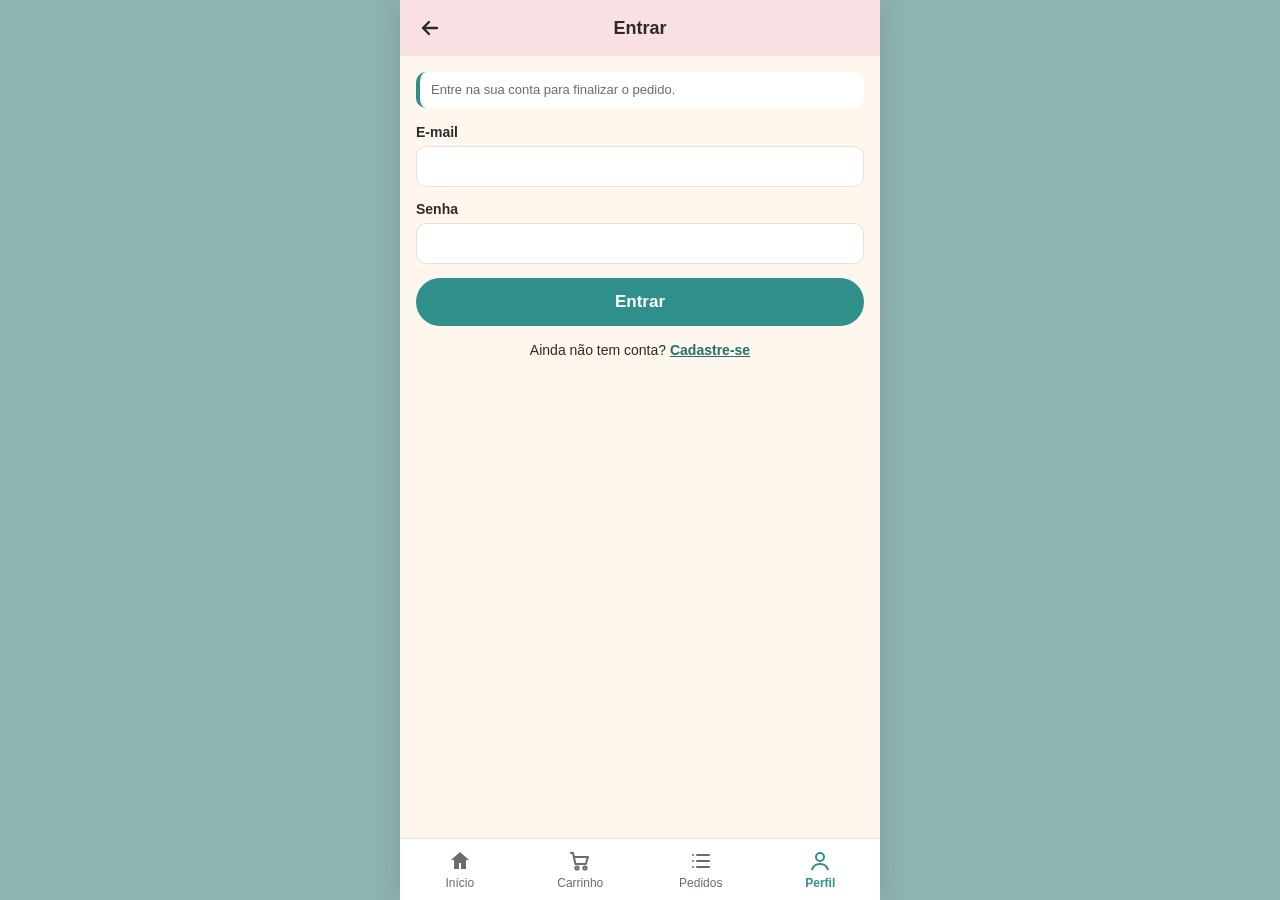
==== src/Cupcakes.Api/wwwroot/admin.html @ 416d6eca "Projeto Cupcakes Gourmet - PIT Engenharia de Software II" ====
<!doctype html>
<html lang="pt-BR">
<head>
  <meta charset="utf-8">
  <meta name="viewport" content="width=device-width, initial-scale=1">
  <title>Painel do administrador · Cupcakes Gourmet</title>
  <link rel="icon" href="img/favicon.svg" type="image/svg+xml">
  <link rel="stylesheet" href="css/app.css">
</head>
<body>
<div class="app largo">
  <header class="topo admin">
    <a class="icone-btn" href="index.html" aria-label="Ir para a loja" title="Ir para a loja"></a>
    <h1>Painel do Administrador</h1>
    <button class="icone-btn" id="sair" type="button" aria-label="Sair" title="Sair"></button>
  </header>
  <main>
    <div class="admin-abas" role="tablist">
      <button type="button" data-aba="pedidos" class="ativo" role="tab">Pedidos</button>
      <button type="button" data-aba="produtos" role="tab">Produtos</button>
    </div>

    <section id="abaPedidos">
      <div class="barra">
        <div class="filtros" id="filtros">
          <button type="button" data-sit="abertos" class="ativo">Abertos</button>
          <button type="button" data-sit="concluidos">Concluídos</button>
          <button type="button" data-sit="">Todos</button>
        </div>
        <button class="btn sec peq" id="recarregar" type="button">Atualizar</button>
      </div>
      <div id="listaPedidos" aria-live="polite"></div>
    </section>

    <section id="abaProdutos" hidden>
      <div class="barra">
        <span class="dica" id="contagem"></span>
        <button class="btn peq" id="novo" type="button">+ Novo produto</button>
      </div>
      <div id="listaProdutos"></div>
    </section>
  </main>
</div>

<dialog id="dlg">
  <form id="formProduto" method="dialog" novalidate>
    <h2 id="dlgTitulo">Novo produto</h2>
    <div id="dlgAlerta"></div>
    <div class="campo" data-campo="nome">
      <label for="pNome">Nome *</label>
      <input id="pNome" name="nome" maxlength="120" required>
      <div class="erro"></div>
    </div>
    <div class="campo" data-campo="categoriaId">
      <label for="pCategoria">Categoria *</label>
      <select id="pCategoria" name="categoria" required></select>
      <div class="erro"></div>
    </div>
    <div class="dupla">
      <div class="campo" data-campo="preco">
        <label for="pPreco">Preço (R$) *</label>
        <input id="pPreco" name="preco" type="number" min="0" step="0.01" inputmode="decimal" required>
        <div class="erro"></div>
      </div>
      <div class="campo" data-campo="quantidadeEstoque">
        <label for="pEstoque">Estoque *</label>
        <input id="pEstoque" name="estoque" type="number" min="0" step="1" inputmode="numeric" required>
        <div class="erro"></div>
      </div>
    </div>
    <div class="campo" data-campo="imagemUrl">
      <label for="pImagem">Imagem</label>
      <select id="pImagem" name="imagem"></select>
      <input id="pImagemUrl" name="imagemUrl" maxlength="255" placeholder="https://… ou /img/arquivo.svg" style="margin-top:8px" hidden>
      <div class="erro"></div>
    </div>
    <div class="campo" data-campo="descricao">
      <label for="pDescricao">Descrição</label>
      <textarea id="pDescricao" name="descricao" rows="3"></textarea>
      <div class="erro"></div>
    </div>
    <label class="check"><input type="checkbox" name="ativo" checked> Disponível para venda (ativo)</label>
    <div class="dlg-acoes">
      <button class="btn sec" type="button" id="cancelar">Cancelar</button>
      <button class="btn" type="submit" id="salvar">Salvar</button>
    </div>
  </form>
</dialog>

<script src="js/core.js"></script>
<script src="js/admin.js"></script>
</body>
</html>
---- src/Cupcakes.Api/wwwroot/css/app.css ----
/* =========================================================
   Cupcakes Gourmet - estilos (mobile first, baseado no protótipo)
   ========================================================= */
:root {
  --teal: #2F8F8B; --teal-dk: #24706D; --teal-lt: #DDEFEE;
  --cream: #FFF6EE; --pink: #F9E1E3; --ink: #2B2B2B; --muted: #6F6A66;
  --line: #EADFD6; --card: #FFFFFF; --img-bg: #F6EEE8;
  --ok: #2BAE66; --ok-lt: #DDF3E6; --ok-dk: #1E7D48;
  --err: #C9443B; --err-lt: #F8E1DF;
  --radius: 14px; --shadow: 0 1px 4px rgba(0,0,0,.08);
  --nav-h: 62px; --top-h: 56px;
}
* { box-sizing: border-box; margin: 0; padding: 0; }
html { -webkit-text-size-adjust: 100%; }
body { font-family: Arial, Helvetica, sans-serif; color: var(--ink); background: #8FB3AF; min-height: 100vh; }
a { color: inherit; text-decoration: none; }
button, input, select, textarea { font: inherit; color: inherit; }
button { cursor: pointer; }
img, svg { display: block; max-width: 100%; }
.sr-only { position: absolute; width: 1px; height: 1px; overflow: hidden; clip: rect(0 0 0 0); white-space: nowrap; }
:focus-visible { outline: 3px solid rgba(47,143,139,.55); outline-offset: 2px; }

/* ---------- Estrutura ---------- */
.app { max-width: 480px; min-height: 100vh; margin: 0 auto; background: var(--cream); display: flex; flex-direction: column; position: relative; }
.app.largo { max-width: 1040px; }
.app.com-nav main { padding-bottom: calc(var(--nav-h) + 20px); }
main { flex: 1; padding: 16px; }

.topo { position: sticky; top: 0; z-index: 10; background: var(--pink); height: var(--top-h); display: flex; align-items: center; gap: 8px; padding: 0 8px; }
.topo.admin { background: var(--teal-lt); }
.topo h1 { flex: 1; text-align: center; font-size: 18px; }
.icone-btn { width: 44px; height: 44px; border: none; background: transparent; display: flex; align-items: center; justify-content: center; border-radius: 50%; position: relative; }
.icone-btn:hover { background: rgba(0,0,0,.05); }
.icone-btn svg { width: 24px; height: 24px; }
.espaco { width: 44px; }

.nav { position: fixed; bottom: 0; left: 50%; transform: translateX(-50%); width: 100%; max-width: 480px; height: var(--nav-h); background: #fff; border-top: 1px solid var(--line); display: flex; justify-content: space-around; align-items: center; z-index: 20; }
.nav a { display: flex; flex-direction: column; align-items: center; gap: 3px; font-size: 12px; color: var(--muted); padding: 6px 10px; position: relative; min-width: 64px; }
.nav a svg { width: 24px; height: 24px; }
.nav a.ativo { color: var(--teal); font-weight: bold; }
.badge { position: absolute; top: 0; right: 10px; background: var(--err); color: #fff; font-size: 11px; border-radius: 10px; padding: 1px 6px; font-weight: bold; }
.badge:empty { display: none; }

/* ---------- Componentes ---------- */
.btn { display: inline-flex; align-items: center; justify-content: center; gap: 8px; background: var(--teal); color: #fff; border: none; border-radius: 24px; min-height: 48px; padding: 0 22px; font-size: 17px; font-weight: bold; width: 100%; transition: background .15s; }
.btn:hover { background: var(--teal-dk); }
.btn:disabled { background: #A9C9C7; cursor: not-allowed; }
.btn.sec { background: #fff; color: var(--teal); border: 2px solid var(--teal); }
.btn.sec:hover { background: var(--teal-lt); }
.btn.perigo { background: #fff; color: var(--err); border: 2px solid var(--err); }
.btn.peq { min-height: 38px; font-size: 14px; width: auto; padding: 0 16px; }
.link { color: var(--teal-dk); font-weight: bold; text-decoration: underline; background: none; border: none; }

.banner { background: var(--teal-lt); border-radius: var(--radius); padding: 16px; text-align: center; }
.banner h2 { font-size: 22px; }
.banner p { font-size: 13px; color: var(--muted); margin-top: 4px; }

.abas { display: flex; gap: 18px; margin: 16px 0 12px; overflow-x: auto; scrollbar-width: none; }
.abas::-webkit-scrollbar { display: none; }
.abas button { background: none; border: none; font-size: 15px; color: var(--muted); padding: 4px 0; border-bottom: 3px solid transparent; white-space: nowrap; }
.abas button.ativo { color: var(--ink); font-weight: bold; border-bottom-color: var(--teal); }

.grade { display: grid; grid-template-columns: 1fr 1fr; gap: 12px; }
.card { background: var(--card); border-radius: var(--radius); padding: 8px; box-shadow: var(--shadow); display: flex; flex-direction: column; }
.card .img { background: var(--img-bg); border-radius: 10px; aspect-ratio: 1 / .85; display: flex; align-items: center; justify-content: center; overflow: hidden; }
.card .img img { width: 78%; height: 78%; object-fit: contain; }
.card .nome { font-size: 14px; font-weight: bold; margin: 8px 2px 4px; flex: 1; }
.card .rodape { display: flex; justify-content: space-between; align-items: center; gap: 6px; margin: 0 2px; }
.preco { font-weight: bold; white-space: nowrap; }
.mais { width: 32px; height: 32px; border-radius: 50%; background: var(--teal); color: #fff; border: none; font-size: 22px; font-weight: bold; display: flex; align-items: center; justify-content: center; flex: none; }
.mais:hover { background: var(--teal-dk); }
.tag { font-size: 11px; padding: 2px 8px; border-radius: 10px; background: var(--teal-lt); color: var(--teal-dk); font-weight: bold; white-space: nowrap; }
.tag.esgotado { background: var(--err-lt); color: var(--err); }

.qtd { display: flex; align-items: center; gap: 10px; }
.qtd button { width: 32px; height: 32px; border-radius: 50%; border: none; background: var(--teal); color: #fff; font-size: 20px; font-weight: bold; display: flex; align-items: center; justify-content: center; }
.qtd button:disabled { background: #C9DEDC; cursor: not-allowed; }
.qtd output { min-width: 22px; text-align: center; font-weight: bold; font-size: 17px; }

.item { background: var(--card); border-radius: var(--radius); padding: 10px; display: flex; gap: 10px; margin-bottom: 10px; box-shadow: var(--shadow); }
.item .img { width: 76px; height: 76px; background: var(--img-bg); border-radius: 10px; display: flex; align-items: center; justify-content: center; flex: none; }
.item .img img { width: 80%; height: 80%; object-fit: contain; }
.item .info { flex: 1; display: flex; flex-direction: column; justify-content: space-between; gap: 4px; min-width: 0; }
.item .l1 { display: flex; justify-content: space-between; align-items: flex-start; gap: 6px; font-weight: bold; }
.item .l2 { display: flex; justify-content: space-between; align-items: center; font-size: 13px; color: var(--muted); gap: 6px; }
.item .l2 b { color: var(--ink); }
.remover { background: none; border: none; color: #999; font-size: 18px; width: 30px; height: 30px; border-radius: 50%; }
.remover:hover { background: var(--err-lt); color: var(--err); }

.resumo { border-top: 1px dashed var(--line); padding-top: 12px; margin-top: 6px; font-size: 14px; }
.resumo div { display: flex; justify-content: space-between; gap: 8px; margin-bottom: 6px; }
.resumo .total { font-size: 19px; font-weight: bold; margin-top: 6px; }

.nota { font-size: 13px; color: var(--muted); background: #fff; border-radius: 10px; padding: 9px 11px; border-left: 4px solid var(--teal); line-height: 1.4; }
.aviso { border-radius: 10px; padding: 10px 12px; font-size: 14px; font-weight: bold; margin-bottom: 12px; }
.aviso.ok { background: var(--ok-lt); color: var(--ok-dk); }
.aviso.erro { background: var(--err-lt); color: var(--err); }
.vazio { text-align: center; padding: 40px 16px; color: var(--muted); }
.vazio svg { width: 64px; height: 64px; margin: 0 auto 12px; opacity: .5; }
.vazio p { margin-bottom: 16px; }
.carregando { text-align: center; padding: 40px; color: var(--muted); }

/* ---------- Formulários ---------- */
.campo { margin-bottom: 14px; }
.campo label, .rotulo { display: block; font-size: 14px; font-weight: bold; margin-bottom: 6px; }
.campo input, .campo select, .campo textarea { width: 100%; background: #fff; border: 1.5px solid var(--line); border-radius: 10px; padding: 11px 12px; font-size: 15px; }
.campo textarea { resize: vertical; min-height: 64px; }
.campo input:focus, .campo select:focus, .campo textarea:focus { border-color: var(--teal); outline: none; }
.campo.invalido input, .campo.invalido textarea, .campo.invalido select { border-color: var(--err); }
.campo .erro { color: var(--err); font-size: 13px; margin-top: 4px; display: none; }
.campo.invalido .erro { display: block; }
.dica { font-size: 12px; color: var(--muted); margin-top: 4px; }
.seg { display: flex; background: #fff; border-radius: 24px; border: 2px solid var(--teal); overflow: hidden; }
.seg label { flex: 1; text-align: center; padding: 10px 0; font-size: 14px; font-weight: bold; color: var(--teal); cursor: pointer; }
.seg input { position: absolute; opacity: 0; pointer-events: none; }
.seg label:has(input:checked) { background: var(--teal); color: #fff; }
.opcoes { display: flex; gap: 8px; }
.opcoes label { flex: 1; background: #fff; border: 1.5px solid var(--line); border-radius: 10px; padding: 10px 0; text-align: center; font-size: 14px; cursor: pointer; }
.opcoes input { position: absolute; opacity: 0; pointer-events: none; }
.opcoes label:has(input:checked) { border: 2px solid var(--teal); color: var(--teal-dk); font-weight: bold; background: var(--teal-lt); }
.opcoes label:has(input:focus-visible), .seg label:has(input:focus-visible) { outline: 3px solid rgba(47,143,139,.55); }
.form-rodape { text-align: center; margin-top: 16px; font-size: 14px; }

/* ---------- Detalhe do produto ---------- */
.foto { background: var(--img-bg); border-radius: 16px; aspect-ratio: 1.25; display: flex; align-items: center; justify-content: center; }
.foto img { width: 70%; height: 80%; object-fit: contain; }
.det-titulo { display: flex; justify-content: space-between; align-items: center; gap: 8px; margin: 16px 0 6px; }
.det-titulo h2 { font-size: 24px; }
.desc { font-size: 15px; color: #4A4542; line-height: 1.45; }
.disp { font-size: 13px; font-weight: bold; margin-top: 8px; }
.disp.ok { color: var(--ok-dk); } .disp.nao { color: var(--err); }
.det-compra { display: flex; justify-content: space-between; align-items: center; margin: 20px 0 18px; }
.det-compra .preco { font-size: 26px; }

/* ---------- Status ---------- */
.linha-tempo { margin: 10px 0 0 4px; }
.etapa { display: flex; gap: 14px; align-items: flex-start; position: relative; padding-bottom: 26px; }
.etapa:not(:last-child)::after { content: ""; position: absolute; left: 17px; top: 40px; width: 3px; height: calc(100% - 42px); background: #D8D2CC; }
.etapa.feita:not(.atual)::after { background: var(--ok); }
.etapa .ponto { width: 37px; height: 37px; border-radius: 50%; background: #D8D2CC; color: #fff; display: flex; align-items: center; justify-content: center; font-weight: bold; flex: none; }
.etapa.feita .ponto { background: var(--ok); }
.etapa.atual .ponto { background: var(--teal); box-shadow: 0 0 0 6px rgba(47,143,139,.22); }
.etapa.cancelado .ponto { background: var(--err); box-shadow: none; }
.etapa .tx b { display: block; font-size: 16px; }
.etapa .tx span { font-size: 12px; color: var(--muted); }
.etapa:not(.feita) .tx b { color: var(--muted); font-weight: normal; }
.meta { display: flex; justify-content: space-between; font-size: 13px; color: var(--muted); margin-bottom: 12px; gap: 8px; flex-wrap: wrap; }

.pedido-card { display: block; background: var(--card); border-radius: 12px; padding: 12px; margin-bottom: 10px; box-shadow: var(--shadow); font-size: 13px; }
.pedido-card .h { display: flex; justify-content: space-between; font-weight: bold; font-size: 15px; margin-bottom: 4px; gap: 8px; }
.pedido-card .m { color: var(--muted); line-height: 1.45; }
.pill { display: inline-block; font-size: 11px; font-weight: bold; padding: 3px 9px; border-radius: 10px; white-space: nowrap; }
.st-RECEBIDO { background: #E8E3F6; color: #5A48A8; }
.st-EM_PREPARO { background: #FCEBD3; color: #A86412; }
.st-SAIU_PARA_ENTREGA, .st-PRONTO_PARA_RETIRADA { background: #DCEAF8; color: #2B66A3; }
.st-ENTREGUE { background: var(--ok-lt); color: var(--ok-dk); }
.st-CANCELADO { background: var(--err-lt); color: var(--err); }

/* ---------- Perfil ---------- */
.perfil { background: #fff; border-radius: var(--radius); padding: 16px; box-shadow: var(--shadow); margin-bottom: 14px; }
.perfil .avatar { width: 56px; height: 56px; border-radius: 50%; background: var(--teal-lt); color: var(--teal-dk); display: flex; align-items: center; justify-content: center; font-size: 22px; font-weight: bold; margin-bottom: 10px; }
.perfil p { color: var(--muted); font-size: 14px; margin-top: 2px; }
.pilha > * + * { margin-top: 10px; }

/* ---------- Administração ---------- */
.admin-abas { display: flex; gap: 6px; margin-bottom: 14px; flex-wrap: wrap; }
.admin-abas button { border: 1.5px solid var(--teal); background: #fff; color: var(--teal-dk); border-radius: 20px; padding: 7px 14px; font-weight: bold; font-size: 14px; }
.admin-abas button.ativo { background: var(--teal); color: #fff; }
.filtros { display: flex; gap: 8px; margin-bottom: 12px; flex-wrap: wrap; }
.filtros button { border: none; background: #fff; border-radius: 14px; padding: 5px 12px; font-size: 13px; font-weight: bold; color: var(--muted); }
.filtros button.ativo { background: var(--teal-lt); color: var(--teal-dk); }
.grade-admin { display: grid; grid-template-columns: repeat(auto-fill, minmax(300px, 1fr)); gap: 12px; }
.ped-admin { background: #fff; border-radius: 12px; padding: 12px; box-shadow: var(--shadow); font-size: 13px; display: flex; flex-direction: column; gap: 8px; }
.ped-admin .h { display: flex; justify-content: space-between; font-weight: bold; font-size: 15px; gap: 8px; }
.ped-admin .m { color: var(--muted); line-height: 1.45; }
.ped-admin ul { list-style: none; border-top: 1px dashed var(--line); padding-top: 6px; }
.ped-admin li { display: flex; justify-content: space-between; padding: 2px 0; }
.acoes-status { display: flex; gap: 6px; flex-wrap: wrap; align-items: center; }
.tabela { width: 100%; border-collapse: collapse; background: #fff; border-radius: 12px; overflow: hidden; box-shadow: var(--shadow); font-size: 14px; }
.tabela th, .tabela td { padding: 10px; text-align: left; border-bottom: 1px solid var(--line); vertical-align: middle; }
.tabela th { background: var(--teal-lt); font-size: 13px; }
.tabela tr.inativo td { color: #999; }
.tabela .mini { width: 44px; height: 44px; background: var(--img-bg); border-radius: 8px; display: flex; align-items: center; justify-content: center; }
.tabela .mini img { width: 80%; height: 80%; object-fit: contain; }
.tabela .num { text-align: right; white-space: nowrap; }
.barra { display: flex; justify-content: space-between; align-items: center; gap: 10px; margin-bottom: 12px; flex-wrap: wrap; }

dialog { margin: auto; border: none; border-radius: 16px; padding: 0; width: min(520px, calc(100vw - 24px)); max-height: calc(100vh - 24px); box-shadow: 0 12px 40px rgba(0,0,0,.25); background: var(--cream); }
dialog::backdrop { background: rgba(0,0,0,.4); }
dialog form { padding: 18px; }
dialog h2 { font-size: 19px; margin-bottom: 14px; }
.dupla { display: grid; grid-template-columns: 1fr 1fr; gap: 10px; }
.check { display: flex; align-items: center; gap: 8px; font-size: 14px; font-weight: bold; }
.check input { width: 20px; height: 20px; accent-color: var(--teal); }
.dlg-acoes { display: flex; gap: 10px; margin-top: 8px; }

/* ---------- Toast ---------- */
.toast { position: fixed; left: 50%; bottom: calc(var(--nav-h) + 14px); transform: translateX(-50%) translateY(20px); background: var(--ink); color: #fff; padding: 10px 16px; border-radius: 22px; font-size: 14px; opacity: 0; transition: .25s; z-index: 50; pointer-events: none; max-width: calc(100vw - 32px); text-align: center; }
.toast.visivel { opacity: 1; transform: translateX(-50%) translateY(0); }
.toast.erro { background: var(--err); }

@media (min-width: 520px) {
  body { padding: 0; }
  .app:not(.largo) { box-shadow: 0 0 30px rgba(0,0,0,.12); }
  .grade { gap: 14px; }
}
@media (max-width: 640px) {
  .tabela .col-opc { display: none; }
}
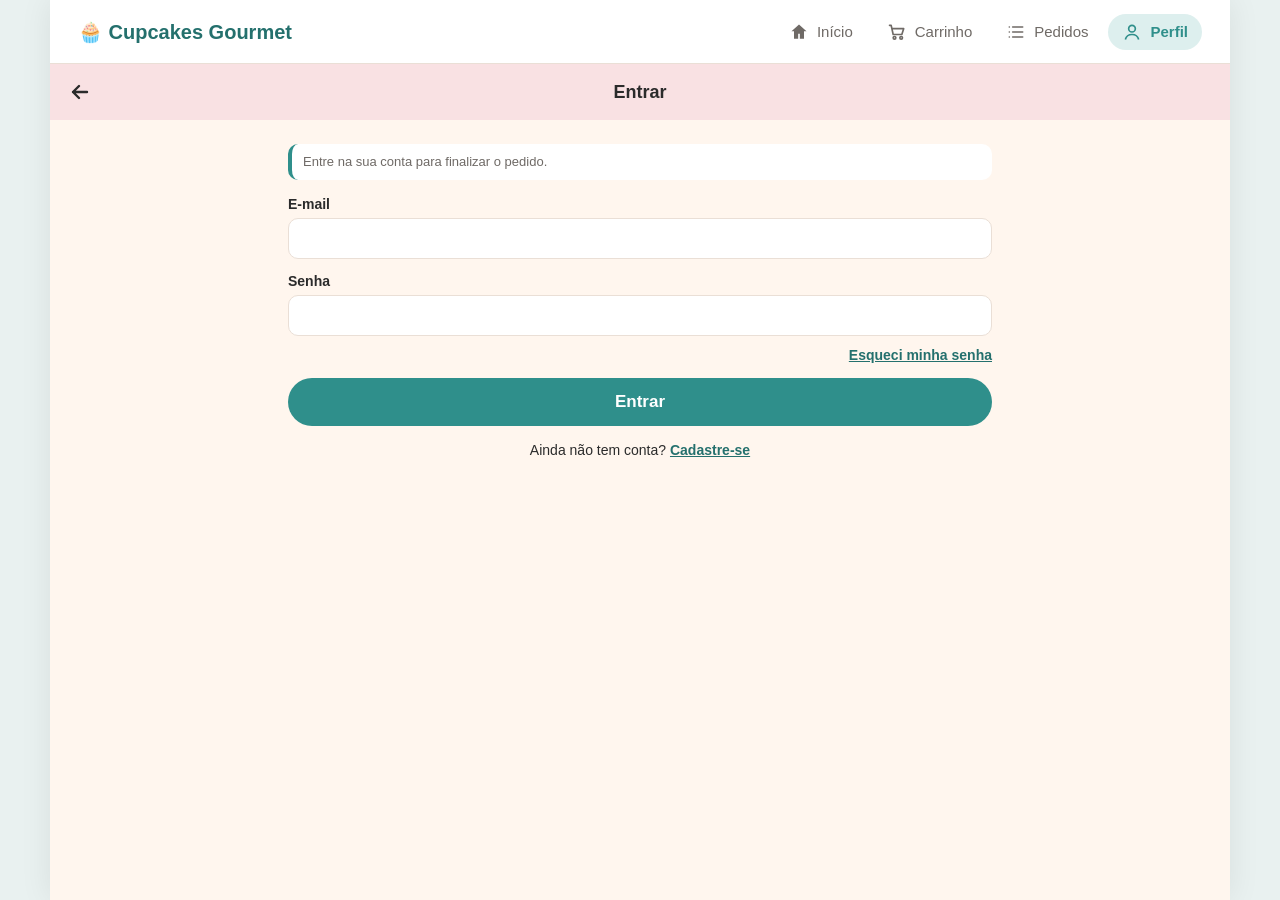
==== commit c00b4f97: "Correções do laudo de qualidade: layout, telefone, senha, perfil, status, nome único e foto" ====
--- a/src/Cupcakes.Api/wwwroot/admin.html
+++ b/src/Cupcakes.Api/wwwroot/admin.html
@@ -18,6 +18,7 @@
     <div class="admin-abas" role="tablist">
       <button type="button" data-aba="pedidos" class="ativo" role="tab">Pedidos</button>
       <button type="button" data-aba="produtos" role="tab">Produtos</button>
+      <button type="button" data-aba="feedbacks" role="tab">Feedbacks<span class="cont-aba" id="contFeedback"></span></button>
     </div>
 
     <section id="abaPedidos">
@@ -30,6 +31,17 @@
         <button class="btn sec peq" id="recarregar" type="button">Atualizar</button>
       </div>
       <div id="listaPedidos" aria-live="polite"></div>
+    </section>
+
+    <section id="abaFeedbacks" hidden>
+      <div class="resumo-cards" id="resumoFeedback"></div>
+      <div class="barra">
+        <div class="filtros" id="filtrosFeedback">
+          <button type="button" data-sit="nao_lidos" class="ativo">Não lidos</button>
+          <button type="button" data-sit="">Todos</button>
+        </div>
+      </div>
+      <div id="listaFeedbacks" class="grade-admin" aria-live="polite"></div>
     </section>
 
     <section id="abaProdutos" hidden>
@@ -70,8 +82,19 @@
     </div>
     <div class="campo" data-campo="imagemUrl">
       <label for="pImagem">Imagem</label>
-      <select id="pImagem" name="imagem"></select>
-      <input id="pImagemUrl" name="imagemUrl" maxlength="255" placeholder="https://… ou /img/arquivo.svg" style="margin-top:8px" hidden>
+      <div class="imagem-produto">
+        <div class="preview-imagem"><img id="pPreview" alt="Pré-visualização da imagem do produto"></div>
+        <div style="flex:1;min-width:0">
+          <select id="pImagem" name="imagem"></select>
+          <input id="pImagemUrl" name="imagemUrl" maxlength="255" placeholder="https://… ou /img/arquivo.svg" style="margin-top:8px" hidden>
+        </div>
+      </div>
+      <div class="erro"></div>
+    </div>
+    <div class="campo" data-campo="arquivo">
+      <label class="btn sec peq botao-arquivo" for="pArquivo">📷 Enviar foto do computador</label>
+      <input id="pArquivo" name="arquivo" type="file" accept="image/jpeg,image/png,image/webp" class="sr-only">
+      <div class="dica" id="pArquivoInfo">JPG, PNG ou WebP, até 2 MB. Substitui a imagem escolhida acima.</div>
       <div class="erro"></div>
     </div>
     <div class="campo" data-campo="descricao">
--- a/src/Cupcakes.Api/wwwroot/css/app.css
+++ b/src/Cupcakes.Api/wwwroot/css/app.css
@@ -207,3 +207,85 @@
 @media (max-width: 640px) {
   .tabela .col-opc { display: none; }
 }
+
+/* ---------- Feedback ---------- */
+.estrelas { display: flex; align-items: center; gap: 4px; }
+.estrelas label { cursor: pointer; font-size: 36px; line-height: 1; color: #D8D2CC; transition: color .1s, transform .1s; position: relative; }
+.estrelas input { position: absolute; opacity: 0; pointer-events: none; }
+.estrelas label.acesa { color: #F2B01E; }
+.estrelas label:hover { transform: scale(1.12); }
+.estrelas label:has(input:focus-visible) { outline: 3px solid rgba(47,143,139,.55); border-radius: 6px; }
+.estrelas .rotulo-nota { margin-left: 10px; font-size: 14px; font-weight: bold; color: var(--muted); }
+.campo.invalido .estrelas label:not(.acesa) { color: #EBC3BF; }
+.nota-estrelas { color: #F2B01E; font-size: 17px; letter-spacing: 1px; white-space: nowrap; }
+.nota-estrelas .apagadas { color: #D8D2CC; }
+.feedback-card { background: #fff; border-radius: 12px; padding: 12px; margin-bottom: 10px; box-shadow: var(--shadow); font-size: 13px; display: flex; flex-direction: column; gap: 6px; }
+.feedback-card .h { display: flex; justify-content: space-between; align-items: center; gap: 8px; }
+.feedback-card .texto { font-size: 14px; line-height: 1.45; white-space: pre-wrap; overflow-wrap: anywhere; }
+.feedback-card .m { color: var(--muted); line-height: 1.45; }
+.feedback-card.nao-lido { border-left: 4px solid var(--teal); }
+.resumo-cards { display: grid; grid-template-columns: repeat(auto-fit, minmax(150px, 1fr)); gap: 10px; margin-bottom: 14px; }
+.resumo-cards div { background: #fff; border-radius: 12px; padding: 12px; box-shadow: var(--shadow); }
+.resumo-cards b { display: block; font-size: 22px; margin-top: 2px; }
+.resumo-cards span { font-size: 12px; color: var(--muted); }
+.cont-aba { background: var(--err); color: #fff; border-radius: 10px; font-size: 11px; padding: 1px 6px; margin-left: 4px; }
+.cont-aba:empty { display: none; }
+.link-feedback { display: inline-flex; align-items: center; gap: 6px; margin-top: 10px; font-size: 14px; }
+
+/* ---------- Formulários novos (perfil, senha, foto) ---------- */
+.titulo-secao { font-size: 17px; margin-bottom: 12px; padding-bottom: 6px; border-bottom: 1px solid var(--line); }
+.campo input:disabled { background: #F3EEE9; color: var(--muted); }
+.imagem-produto { display: flex; gap: 12px; align-items: center; }
+.preview-imagem { width: 72px; height: 72px; flex: none; background: var(--img-bg); border-radius: 10px; display: flex; align-items: center; justify-content: center; overflow: hidden; }
+.preview-imagem img { width: 100%; height: 100%; object-fit: cover; }
+.campo label.botao-arquivo { display: inline-flex; width: auto; cursor: pointer; margin-bottom: 6px; font-size: 14px; }
+.card .img img[src^="/api/"], .item .img img[src^="/api/"], .foto img[src^="/api/"], .mini img[src^="/api/"] { width: 100%; height: 100%; object-fit: cover; border-radius: 10px; }
+
+/* =========================================================
+   Laudo, item 1 — layout para telas largas (tablet deitado e computador).
+   O celular continua com o layout original de uma coluna.
+   ========================================================= */
+@media (min-width: 768px) {
+  body { background: #E9F1F0; }
+  .app:not(.largo) { max-width: 1180px; box-shadow: 0 0 30px rgba(0,0,0,.08); }
+
+  /* Barra de navegação vira menu no topo, com o nome da loja à esquerda */
+  .nav { position: sticky; top: 0; left: auto; transform: none; max-width: none; order: -2;
+         height: 64px; justify-content: flex-end; gap: 6px; padding: 0 28px;
+         border-top: none; border-bottom: 1px solid var(--line); }
+  .nav::before { content: "🧁 Cupcakes Gourmet"; margin-right: auto; font-weight: bold; font-size: 20px; color: var(--teal-dk); }
+  .nav a { flex-direction: row; gap: 8px; font-size: 15px; padding: 8px 14px; border-radius: 22px; min-width: 0; }
+  .nav a:hover { background: var(--cream); }
+  .nav a.ativo { background: var(--teal-lt); }
+  .nav a svg { width: 20px; height: 20px; }
+  .nav .badge { position: static; margin-left: -2px; }
+  .app.com-nav main { padding-bottom: 32px; }
+  .topo { position: static; order: -1; }
+
+  /* Conteúdo centralizado com largura confortável de leitura */
+  main { width: 100%; max-width: 760px; margin: 0 auto; padding: 24px 28px; }
+  main.main-larga { max-width: none; }
+
+  /* Catálogo em grade de várias colunas */
+  .banner { padding: 30px; }
+  .banner h2 { font-size: 30px; }
+  .banner p { font-size: 15px; }
+  .abas { margin: 22px 0 16px; }
+  .grade { grid-template-columns: repeat(auto-fill, minmax(210px, 1fr)); gap: 18px; }
+  .card { padding: 10px; transition: transform .15s, box-shadow .15s; }
+  .card:hover { transform: translateY(-2px); box-shadow: 0 6px 18px rgba(0,0,0,.10); }
+  .card .nome { font-size: 15px; }
+
+  /* Detalhe do produto em duas colunas: foto à esquerda, informações à direita */
+  main.det-produto { max-width: 1000px; display: grid; grid-template-columns: 1fr 1fr; column-gap: 36px; align-content: start; }
+  main.det-produto > * { grid-column: 2; }
+  main.det-produto > .foto { grid-column: 1; grid-row: 1 / span 20; align-self: start; position: sticky; top: 90px; }
+  main.det-produto > .aviso, main.det-produto > .vazio, main.det-produto > .carregando { grid-column: 1 / -1; }
+  main.det-produto .det-titulo { margin-top: 0; }
+
+  /* Listas de pedidos e feedbacks em duas colunas */
+  #conteudo:has(> .pedido-card) { display: grid; grid-template-columns: 1fr 1fr; gap: 12px; align-content: start; }
+  #conteudo > .pedido-card { margin-bottom: 0; }
+
+  .toast { bottom: 28px; }
+}
